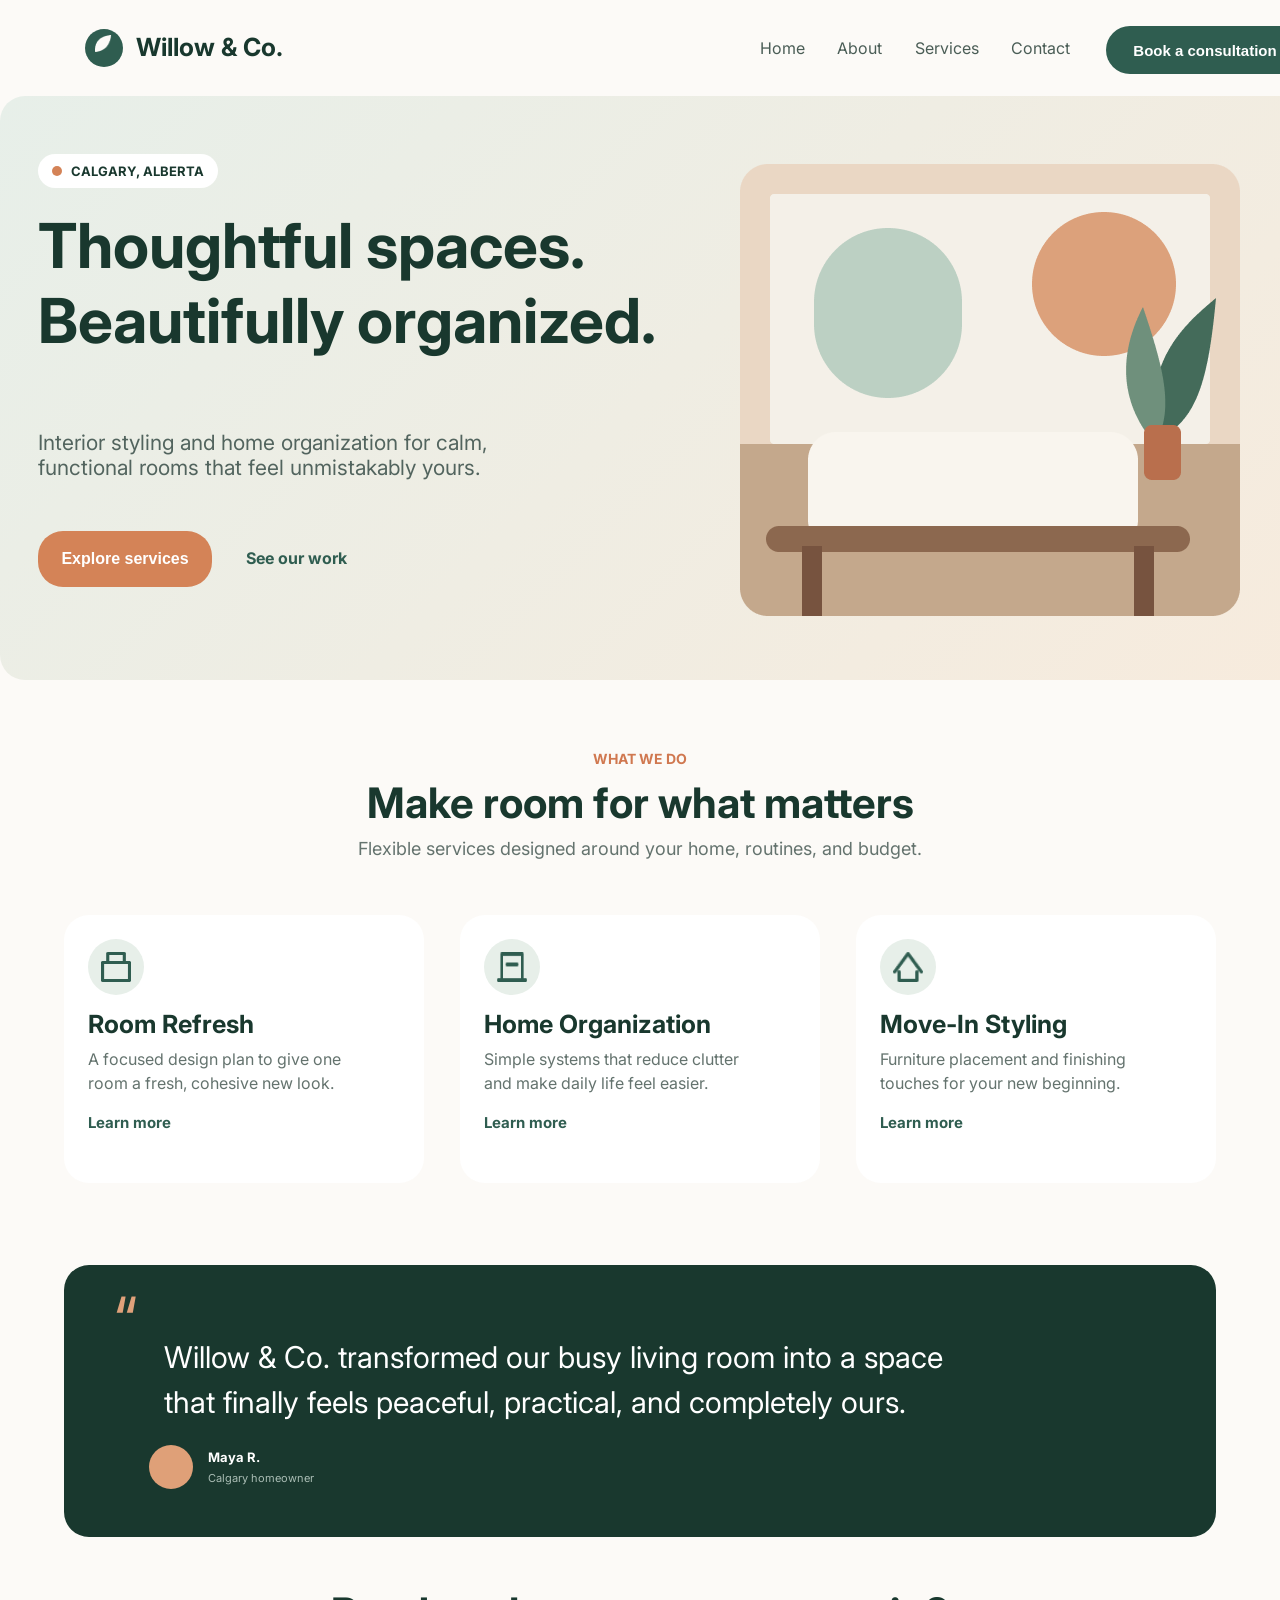
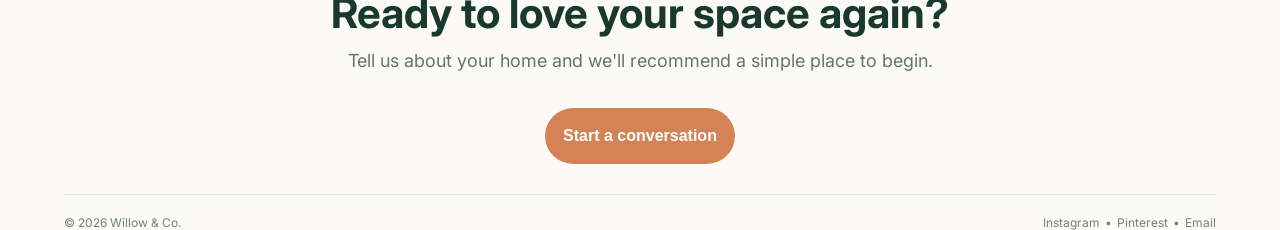
==== index.html @ c9d06c96 "Add files via upload" ====
<!DOCTYPE html>

<html lang="en">

<head>
    <meta charset="UTF-8">
    <meta name="viewport" content="width=device-width, initial-scale=1.0">
    <title>Willow & Co.</title>
    <link rel="stylesheet" href="style.css">
</head>

<body>
    <header>
            <div class="logo-icon">
                <img src="images/logo.png">
            </div>
            <h1 id="willow-text-nav">Willow & Co.</h1>
        <nav class="nav-links">
            <a href="" class="links">Home</a>
            <a href="" class="links">About</a>
            <a href="" class="links">Services</a>
            <a href="" class="links">Contact</a>
        </nav>
        <button id="consultation-button">Book a consultation</button>
    </header>
    <main>
        <section class="first-section">
            <div class="first-section-container">
                <div class="region-icon">
                    <div class="region-circle"></div>
                    <p id="region-text">CALGARY, ALBERTA</p>
                </div>
                <div class="first-section-header">
                    <h1 id="first-section-header-text">Thoughtful spaces.<br>Beautifully organized.</h1>
                </div>
                <div class="first-section-body">
                    <p id="first-section-body-text">Interior styling and home organization for calm,<br>functional rooms that feel unmistakably yours.</p>
                    <button id="explore-services-button">Explore services</button>
                    <a href="" class="links" id="see-work-link">See our work</a>
                </div>
                <div class="interior-image-div">
                    <img src="/images/interior.png">
                </div>
            </div>
        </section>
        <section class="second-section">
            <div class="second-section-text">
                <p id="what-we-do-text">WHAT WE DO</p>
                <h2>Make room for what matters</h2>
                <p>Flexible services designed around your home, routines, and budget.</p>
            </div>
        </section>
        <section class="third-section">
            <div class="grid-boxes">
                <div class="grid-box">
                    <div class="box-icon">
                        <img src="/images/icon-1.png">
                    </div>
                <h3>Room Refresh</h3>
                <p>A focused design plan to give one<br>room a fresh, cohesive new look.</p>
                <a href="">Learn more</a>
                </div>
                <div class="grid-box">
                    <div class="box-icon">
                        <img src="/images/icon-2.png">
                    </div>
                <h3>Home Organization</h3>
                <p>Simple systems that reduce clutter<br>and make daily life feel easier.</p>
                <a href="">Learn more</a>
                </div>
                <div class="grid-box">
                    <div class="box-icon">
                        <img src="/images/icon-3.png">
                    </div>
                <h3>Move-In Styling</h3>
                <p>Furniture placement and finishing<br>touches for your new beginning.</p>
                <a href="">Learn more</a>
                </div>
            </div>
        </section>
        <section class="fourth-section">
            <div class="review-div">
                <p class="quote">“</p>
                <p class="review-text">Willow & Co. transformed our busy living room into a space<br>that finally feels peaceful, practical, and completely ours.</p>
                <div class="review-writer-div">
                    <div class="review-writer-circle"></div>
                    <div class="review-writer-info-div">
                        <p class="review-writer-name">Maya R.</p>
                        <p class="review-writer-location">Calgary homeowner</p>
                    </div>
                </div>
            </div>
        </section>
        <section class="fifth-section">
            <div class="fifth-section-div">
                <h2>Ready to love your space again?</h2>
                <p>Tell us about your home and we'll recommend a simple place to begin.</p>
                <button>Start a conversation</button>
            </div>
        </section>
    </main>
    <footer>
        <p>© 2026 Willow & Co.</p>
        <div class="footer-links">
            <a href="">Instagram</a>
            <span>•</span>
            <a href="">Pinterest</a>
            <span>•</span>
            <a href="">Email</a>
        </div>
    </footer>
</body>

</html>
---- style.css ----
@import url('https://fonts.googleapis.com/css2?family=Inter:wght@400;500;600;700&display=swap');

* {
    margin: 0;
}

body {
    font-family: 'Inter', sans-serif;
    background-color: #fcfaf7;
}

header {
    height: 96px;
}

.logo-icon {
    width: 38px;
    height: 38px;

    background-color: #2F5D50;
    border-radius: 50%;

    position: relative;
    top: 29px;
    left: 85px;
}

.logo-icon img {
    width: 17px;
    height: 17px;

    position: relative;
    top: 6px;
    left: 10px;
}

#willow-text-nav {
    position: absolute;
    top: 32px;
    left: 136px;

    color: #19382E;
    font-size: 25px;
    font-weight: bold;
}

.nav-links {
    display: flex;
    justify-content: space-between;

    width: 310px;

    position: absolute;
    top: 38px;
    left: 760px;
}

.links {
    text-decoration: none;
    color: #4A5D56;
    font-size: 16px;
}

#consultation-button {
    background-color: #2F5D50;
    border-radius: 25px;
    border: none;
    width: 198px;
    height: 48px;

    position: absolute;
    top: 26px;
    left: 1106px;

    color: #FFFFFF;
    font-size: 15px;
    font-weight: bold;
}

.first-section {
    padding-top: 0;
}

.first-section-container {
    height: 584px;
    width: 1312px;

    position: relative;
    margin: 0 auto;

    background: linear-gradient(135deg, #E7EFE9, #F7EBDD);
    border-radius: 25px;
}

.region-icon {
    height: 34px;
    width: 180px;

    position: relative;
    top: 58px;
    left: 38px;

    background-color: #FFFFFF;
    border-radius: 25px;

    display:flex;
    justify-content: center;
    align-items: center;
    gap: 9px;
}

.region-circle {
    width: 10px;
    height: 10px;
    
    background-color: #D48357;
    border-radius: 50%;
}

#region-text {
    color: #19382E;
    font-size: 13px;
    font-weight: bold;
}

.first-section-header {
    position: relative;
    top: 78px;
    left: 38px;
}

#first-section-header-text {
    color: #19382E;
    font-size: 62px;
    font-weight: bold;
}

.first-section-body {
    position: relative;
    top: 150px;
    left: 38px;
}

#first-section-body-text {
    color: #52645E;
    font-size: 21px;
}

#explore-services-button {
    background-color: #D48357;
    border-radius: 25px;
    border: none;
    width: 174px;
    height: 56px;

    position: relative;
    top: 51px;

    color: #FFFFFF;
    font-size: 16px;
    font-weight: bold;
}

#see-work-link {
    position: relative;
    left: 30px;
    top: 51px;

    color: #2F5D50;
    font-size: 16px;
    font-weight: bold;
}

.interior-image-div {
    width: 500px;
    height: 452px;

    position: absolute;
    top: 68px;
    right: 72px;

    display: flex;
    justify-content: center;
    align-items: center;
}

.second-section {
    padding-top: 70px;
}

.second-section-text {
    display: flex;
    flex-direction: column;
    justify-content: center;
    align-items: center;
    gap: 10px;
}

#what-we-do-text {
    color: #D07850;
    font-size: 14px;
    font-weight: bold;
}

.second-section-text h2{
    color: #19382E;
    font-size: 42px;
    font-weight: bold;
}

.second-section-text p{
    color: #64736E;
    font-size: 18px;
}

.grid-boxes {
    display: grid;
    grid-template-columns: repeat(3, 1fr);
    gap: 36px;

    width: 90%;
    max-width: 1312px;
    margin: 40px auto;
}

.grid-box {
    background-color: white;
    height: 220px;
    padding: 24px;
    border-radius: 18px;
    min-width: 0;
}

.third-section {
    margin-top: 56px;
}

.grid-box {
    background-color: #FFFFFF;
    height: 220px;
    padding: 24px;
    border-radius: 25px;
}

.box-icon {
    width: 56px;
    height: 56px;

    background-color: #E7EFE9;
    border-radius: 50%;

    display: flex;
    justify-content: center;
    align-items: center;
}

.box-icon img {
    width: 30px;
    height: 30px;
}

.grid-box h3 {
    margin-top: 14px;

    color: #19382E;
    font-size: 25px;
    font-weight: bold;
}

.grid-box p {
    margin-top: 8px;

    color: #64736E;
    font-size: 16px;
    line-height: 1.5;
}

.grid-box a {
    display: block;

    margin-top: 18px;

    color: #2F5D50;
    font-size: 15px;
    font-weight: bold;
    text-decoration: none;
}

.fourth-section {
    margin-top: 82px;
}

.review-div {
    width: 90%;
    max-width: 1248px;
    height: 272px;

    margin: 0 auto;

    background-color: #19382E;
    border-radius: 25px;

    position: relative;
}

.quote {
    position: absolute;
    top: 15px;
    left: 50px;

    color: #DFA17A;
    font-size: 68px;
}

.review-text {
    position: absolute;
    top: 70px;
    left: 100px;

    color: #FFFFFF;
    font-size: 30px;
    line-height: 1.5;
}

.review-writer-div {
    position: absolute;
    top: 180px;
    left: 85px;

    display: flex;
    align-items: center;
    gap: 15px;
}

.review-writer-circle {
    width: 44px;
    height: 44px;

    background-color: #DFA078;
    border-radius: 50%;
}

.review-writer-info-div {
    display: flex;
    flex-direction: column;
    gap: 6px;
}

.review-writer-name {
    color: #FFFFFF;
    font-size: 13px;
    font-weight: bold;
}

.review-writer-location {
    color: #AABDB5;
    font-size: 11px;
}

.fifth-section {
    margin-top: 50px;
}

.fifth-section-div {
    display: flex;
    flex-direction: column;
    align-items: center;
    gap: 12px;

    text-align: center;
}

.fifth-section-div h2 {
    color: #19382E;
    font-size: 42px;
    font-weight: bold;
}

.fifth-section-div p {
    color: #64736E;
    font-size: 18px;
}

.fifth-section-div button {
    width: 190px;
    height: 56px;

    margin-top: 25px;

    background-color: #D48357;
    border: none;
    border-radius: 28px;

    color: #FFFFFF;
    font-size: 16px;
    font-weight: bold;
}

footer {
    width: 90%;
    max-width: 1312px;

    margin: 30px auto 0;
    padding-top: 20px;

    border-top: 1px solid #E2E5E2;

    display: flex;
    justify-content: space-between;
    align-items: center;

    color: #72807B;
    font-size: 12px;
}

.footer-links {
    display: flex;
    gap: 5px;
}

.footer-links a {
    color: #72807B;
    text-decoration: none;
}
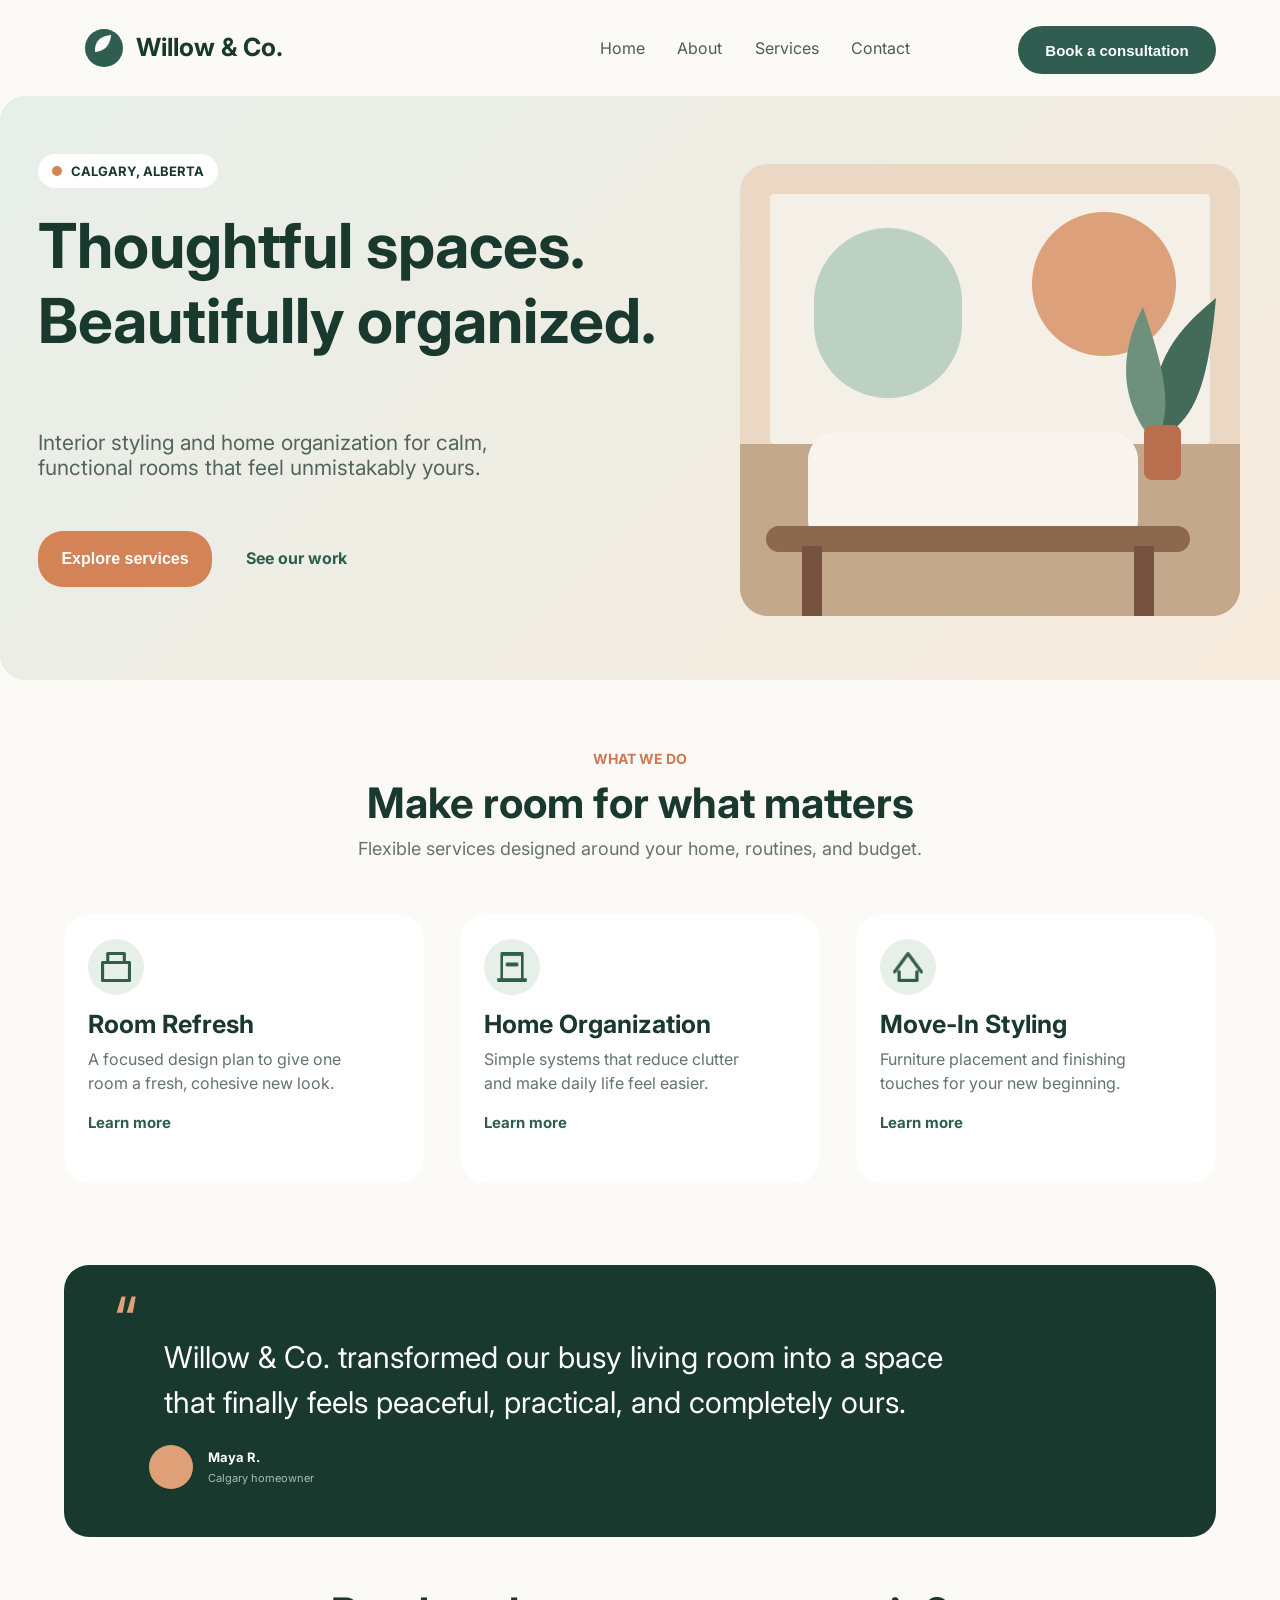
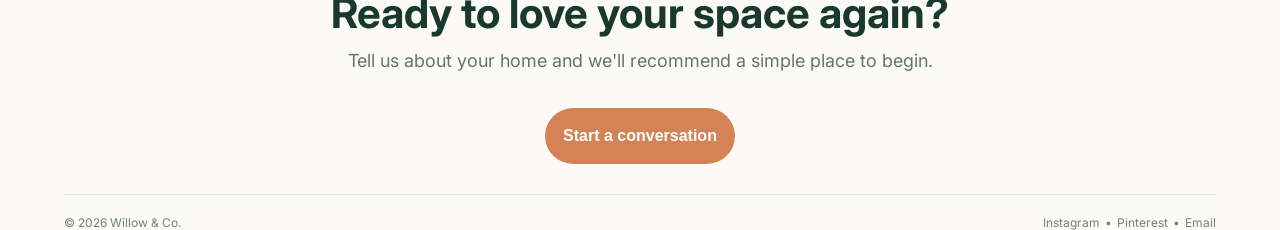
==== commit 148e552d: "Update index.html" ====
--- a/index.html
+++ b/index.html
@@ -111,4 +111,4 @@
     </footer>
 </body>
 
-</html>+</html>
--- a/style.css
+++ b/style.css
@@ -52,7 +52,7 @@
 
     position: absolute;
     top: 38px;
-    left: 760px;
+    right: 370px;
 }
 
 .links {
@@ -70,7 +70,7 @@
 
     position: absolute;
     top: 26px;
-    left: 1106px;
+    right: 64px;
 
     color: #FFFFFF;
     font-size: 15px;
@@ -421,4 +421,4 @@
 .footer-links a {
     color: #72807B;
     text-decoration: none;
-}+}
